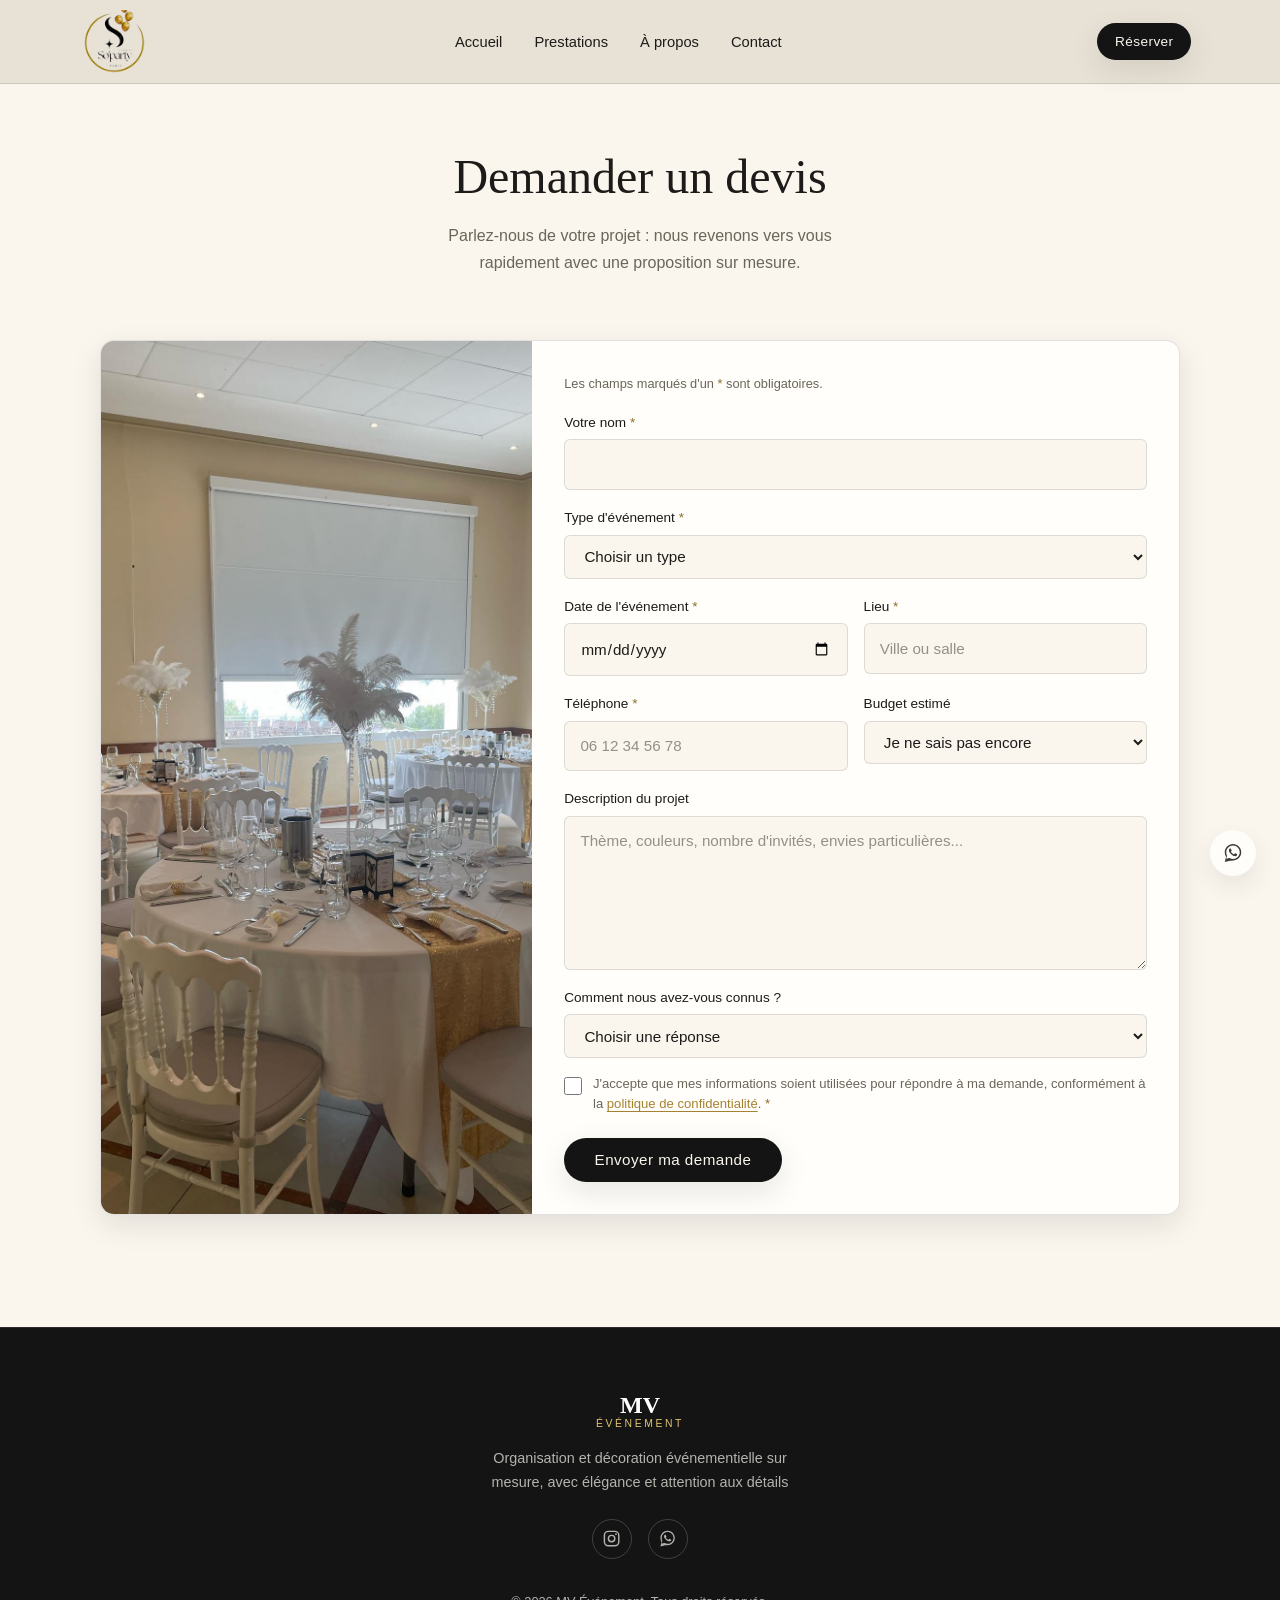
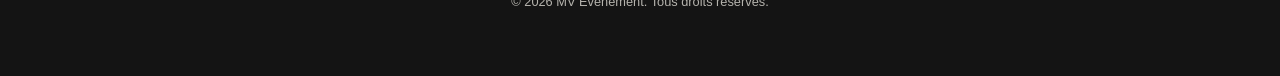
==== devis.html @ 4e326a1d "v1" ====
<!doctype html>
<html lang="fr">
  <head>
    <meta charset="UTF-8" />
    <meta name="viewport" content="width=device-width, initial-scale=1.0" />
    <title>Demander un devis — MV Événement | Décoration événementielle à Gignac-la-Nerthe</title>
    <meta
      name="description"
      content="Demandez votre devis gratuit à MV Événement : décoration et organisation d'événements sur mesure. Décrivez votre projet, Vanessa vous répond rapidement."
    />
    <meta name="theme-color" content="#2a1a20" />

    <!-- Open Graph (ajoute og:image et og:url une fois le nom de domaine connu) -->
    <meta property="og:type" content="website" />
    <meta property="og:locale" content="fr_FR" />
    <meta property="og:site_name" content="MV Événement" />
    <meta property="og:title" content="Demander un devis — MV Événement" />
    <meta
      property="og:description"
      content="Parlez-nous de votre événement : nous imaginons un décor sur mesure et vous envoyons un devis."
    />

    <link rel="preconnect" href="https://fonts.googleapis.com" />
    <link rel="preconnect" href="https://fonts.gstatic.com" crossorigin />
    <link
      href="https://fonts.googleapis.com/css2?family=Cormorant+Garamond:ital,wght@0,400;0,500;0,600;1,500&family=Poppins:wght@300;400;500;600&display=swap"
      rel="stylesheet"
    />

    <link rel="stylesheet" href="style.css" />
  </head>
  <body>
    <a href="#main-content" class="skip-link">Aller au contenu principal</a>

    <!-- ============ HEADER ============ -->
    <header class="site-header" id="site-header">
      <div class="header__inner">
        <a
          href="index.html"
          class="logo"
          aria-label="MV Événement, retour à l'accueil"
        >
          <img src="assets/images/logo.webp" alt="MV événements" />
        </a>

        <nav class="main-nav" id="main-nav" aria-label="Navigation principale">
          <ul class="main-nav__list">
            <li><a href="index.html" class="main-nav__link">Accueil</a></li>
            <li>
              <a href="prestations.html" class="main-nav__link">Prestations</a>
            </li>
            <li>
              <a href="about.html" class="main-nav__link">À propos</a>
            </li>
            <li>
              <a href="contact.html" class="main-nav__link">Contact</a>
            </li>

            <li class="main-nav__cta-item">
              <a href="devis.html" class="btn btn--gold btn--small">Réserver</a>
            </li>
          </ul>
        </nav>

        <div class="header__actions">
          <a
            href="devis.html"
            class="btn btn--gold btn--small header__cta"
            aria-current="page"
            >Réserver</a
          >

          <button
            type="button"
            class="burger"
            id="burger"
            aria-expanded="false"
            aria-controls="main-nav"
            aria-label="Ouvrir le menu"
          >
            <span class="burger__bar"></span>
            <span class="burger__bar"></span>
            <span class="burger__bar"></span>
          </button>
        </div>
      </div>
    </header>

    <main id="main-content">
      <section class="section devis__section">
        <h1 class="section__title">Demander un devis</h1>
        <p class="devis__intro">
          Parlez-nous de votre projet : nous revenons vers vous rapidement avec
          une proposition sur mesure.
        </p>

        <div class="devis__form-wrapper">
          <img
            class="devis__image"
            src="assets/images/devis.jpg"
            alt="Décoration événementielle réalisée par MV Événement"
          />

          <!-- ⚠️ À CONFIGURER : remplace l'action par ton service d'envoi (Formspree, Netlify Forms, PHP...) -->
          <form
            class="devis"
            action="https://formspree.io/f/VOTRE_ID"
            method="POST"
          >
            <p class="devis__required-note">
              Les champs marqués d'un <span aria-hidden="true">*</span> sont
              obligatoires.
            </p>

            <label class="devis__field" for="nom">
              <span class="devis__label">Votre nom <span aria-hidden="true">*</span></span>
              <input
                type="text"
                name="nom"
                id="nom"
                autocomplete="name"
                required
              />
            </label>

            <label class="devis__field" for="type">
              <span class="devis__label">Type d'événement <span aria-hidden="true">*</span></span>
              <select name="type" id="type" required>
                <option value="" disabled selected>Choisir un type</option>
                <option>Mariage</option>
                <option>Anniversaire</option>
                <option>Baptême / Communion</option>
                <option>Baby shower / Gender reveal</option>
                <option>Événement d'entreprise</option>
                <option>Autre</option>
              </select>
            </label>

            <div class="devis__row">
              <label class="devis__field" for="date">
                <span class="devis__label">Date de l'événement <span aria-hidden="true">*</span></span>
                <input type="date" name="date" id="date" required />
              </label>

              <label class="devis__field" for="lieu">
                <span class="devis__label">Lieu <span aria-hidden="true">*</span></span>
                <input
                  type="text"
                  name="lieu"
                  id="lieu"
                  placeholder="Ville ou salle"
                  autocomplete="off"
                  required
                />
              </label>
            </div>

            <div class="devis__row">
              <label class="devis__field" for="telephone">
                <span class="devis__label">Téléphone <span aria-hidden="true">*</span></span>
                <input
                  type="tel"
                  name="telephone"
                  id="telephone"
                  autocomplete="tel"
                  placeholder="06 12 34 56 78"
                  required
                />
              </label>

              <label class="devis__field" for="budget">
                <span class="devis__label">Budget estimé</span>
                <select name="budget" id="budget">
                  <option value="" selected>Je ne sais pas encore</option>
                  <option>Moins de 500 €</option>
                  <option>500 € – 1 000 €</option>
                  <option>1 000 € – 2 500 €</option>
                  <option>2 500 € – 5 000 €</option>
                  <option>Plus de 5 000 €</option>
                </select>
              </label>
            </div>

            <label class="devis__field" for="description">
              <span class="devis__label">Description du projet</span>
              <textarea
                name="description"
                id="description"
                rows="5"
                placeholder="Thème, couleurs, nombre d'invités, envies particulières..."
              ></textarea>
            </label>

            <label class="devis__field" for="source">
              <span class="devis__label">Comment nous avez-vous connus ?</span>
              <select name="source" id="source">
                <option value="" selected>Choisir une réponse</option>
                <option>Instagram</option>
                <option>Google</option>
                <option>Bouche à oreille</option>
                <option>WhatsApp</option>
                <option>Un événement où vous étiez présents</option>
                <option>Autre</option>
              </select>
            </label>

            <label class="devis__consent" for="consent">
              <input type="checkbox" name="consent" id="consent" required />
              <span>
                J'accepte que mes informations soient utilisées pour répondre à
                ma demande, conformément à la
                <a href="politique-confidentialite.html">politique de confidentialité</a>.
                <span aria-hidden="true">*</span>
              </span>
            </label>

            <button type="submit" class="btn btn--gold devis__submit">
              Envoyer ma demande
            </button>
          </form>
        </div>
      </section>
    </main>

    <!-- ============ FOOTER ============ -->
    <footer class="site-footer">
      <div class="container site-footer__inner">
        <div class="site-footer__brand">
          <span class="logo__main">MV</span>
          <span class="logo__sub">Événement</span>
        </div>
        <p class="site-footer__tagline">
          Organisation et décoration événementielle sur mesure, avec élégance et
          attention aux détails
        </p>
        <div class="site-footer__socials">
          <a
            href="https://www.instagram.com/mv_evenement/"
            target="_blank"
            rel="noopener noreferrer"
            aria-label="Instagram MV Événement"
          >
            <svg viewBox="0 0 24 24" aria-hidden="true">
              <rect x="3" y="3" width="18" height="18" rx="5" fill="none" stroke="currentColor" stroke-width="1.8" />
              <circle cx="12" cy="12" r="4" fill="none" stroke="currentColor" stroke-width="1.8" />
              <circle cx="17.5" cy="6.5" r="1.1" />
            </svg>
          </a>
          <!-- ⚠️ À VÉRIFIER : numéro WhatsApp à confirmer avec le client -->
          <a
            href="https://wa.me/33652282930"
            target="_blank"
            rel="noopener noreferrer"
            aria-label="WhatsApp MV Événement"
          >
            <svg viewBox="0 0 32 32" aria-hidden="true">
              <path
                d="M16.001 3C9.373 3 4 8.373 4 15c0 2.386.696 4.607 1.897 6.475L4 29l7.72-1.86A11.94 11.94 0 0 0 16 27c6.628 0 12-5.373 12-12S22.629 3 16.001 3zm0 21.8a9.76 9.76 0 0 1-4.98-1.363l-.357-.213-4.583 1.104 1.223-4.47-.232-.367A9.76 9.76 0 0 1 6.2 15c0-5.404 4.397-9.8 9.801-9.8 5.403 0 9.8 4.396 9.8 9.8 0 5.404-4.397 9.8-9.8 9.8zm5.377-7.34c-.294-.147-1.74-.859-2.01-.957-.27-.098-.466-.147-.663.147-.196.294-.76.957-.933 1.153-.172.196-.343.22-.637.073-.294-.147-1.24-.457-2.362-1.457-.873-.779-1.463-1.74-1.635-2.034-.172-.294-.018-.453.129-.6.132-.132.294-.343.441-.514.147-.172.196-.294.294-.49.098-.196.049-.367-.024-.514-.073-.147-.663-1.597-.909-2.187-.239-.574-.482-.497-.663-.506l-.564-.01c-.196 0-.514.073-.784.367-.27.294-1.03 1.006-1.03 2.455 0 1.448 1.055 2.848 1.202 3.044.147.196 2.076 3.17 5.032 4.444.703.303 1.251.484 1.679.62.705.224 1.347.192 1.854.117.566-.084 1.74-.712 1.985-1.4.245-.69.245-1.28.172-1.4-.073-.122-.269-.196-.563-.343z"
              />
            </svg>
          </a>
        </div>
        <p class="site-footer__copy">
          © <span id="current-year">2026</span> MV Événement. Tous droits
          réservés.
        </p>
      </div>
    </footer>

    <!-- ============ BOUTON WHATSAPP FLOTTANT ============ -->
    <a
      href="https://wa.me/33652282930"
      target="_blank"
      rel="noopener noreferrer"
      class="whatsapp-float"
      aria-label="Contacter MV Événement sur WhatsApp"
    >
      <svg viewBox="0 0 32 32" aria-hidden="true">
        <path
          d="M16.001 3C9.373 3 4 8.373 4 15c0 2.386.696 4.607 1.897 6.475L4 29l7.72-1.86A11.94 11.94 0 0 0 16 27c6.628 0 12-5.373 12-12S22.629 3 16.001 3zm0 21.8a9.76 9.76 0 0 1-4.98-1.363l-.357-.213-4.583 1.104 1.223-4.47-.232-.367A9.76 9.76 0 0 1 6.2 15c0-5.404 4.397-9.8 9.801-9.8 5.403 0 9.8 4.396 9.8 9.8 0 5.404-4.397 9.8-9.8 9.8zm5.377-7.34c-.294-.147-1.74-.859-2.01-.957-.27-.098-.466-.147-.663.147-.196.294-.76.957-.933 1.153-.172.196-.343.22-.637.073-.294-.147-1.24-.457-2.362-1.457-.873-.779-1.463-1.74-1.635-2.034-.172-.294-.018-.453.129-.6.132-.132.294-.343.441-.514.147-.172.196-.294.294-.49.098-.196.049-.367-.024-.514-.073-.147-.663-1.597-.909-2.187-.239-.574-.482-.497-.663-.506l-.564-.01c-.196 0-.514.073-.784.367-.27.294-1.03 1.006-1.03 2.455 0 1.448 1.055 2.848 1.202 3.044.147.196 2.076 3.17 5.032 4.444.703.303 1.251.484 1.679.62.705.224 1.347.192 1.854.117.566-.084 1.74-.712 1.985-1.4.245-.69.245-1.28.172-1.4-.073-.122-.269-.196-.563-.343z"
        />
      </svg>
    </a>

    <script src="script.js"></script>
  </body>
</html>
---- style.css ----
/* ==========================================================================
   SOPARTY EVENTS
   Feuille de style principale
   Toutes les couleurs, polices et espacements passent par les variables
   ci-dessous : modifie uniquement ces valeurs pour changer le style global.
   ========================================================================== */

:root {
  /* Couleurs — thème clair, accent doré */
  --color-ink: #141414;
  --color-ink-light: #2c2a26;
  --color-cream: #faf6ee;
  --color-cream-dark: #efe6d3;
  --color-surface: #fffefb;
  --color-text: #1c1b19;
  --color-text-muted: #6b655a;
  --color-gold: #c9a24a;
  --color-gold-dark: #a58230;
  --color-gold-light: #e2c26f;
  --color-burgundy: #8c6d25;
  --color-white: #ffffff;
  --color-border: rgba(20, 20, 20, 0.12);

  /* Typographie */
  --font-display: "Fraunces", Georgia, serif;
  --font-body: "DM Sans", "Segoe UI", sans-serif;

  --fs-h1: clamp(2.4rem, 5vw + 1rem, 4.6rem);
  --fs-h2: clamp(1.9rem, 3vw + 1rem, 3rem);
  --fs-h3: clamp(1.3rem, 1.5vw + 1rem, 1.6rem);
  --fs-body: 1rem;
  --fs-small: 0.875rem;

  /* Espacements */
  --space-xs: 0.5rem;
  --space-sm: 1rem;
  --space-md: 2rem;
  --space-lg: 4rem;
  --space-xl: 7rem;

  --container-width: 1180px;
  --radius-sm: 6px;
  --radius-md: 14px;
  --radius-full: 999px;

  --transition-fast: 0.2s ease;
  --transition-mid: 0.4s ease;
  --shadow-soft: 0 10px 30px rgba(20, 20, 20, 0.10);
  --shadow-strong: 0 20px 50px rgba(20, 20, 20, 0.22);

  --header-height: 84px;
}

/* ==========================================================================
   RESET & BASE
   ========================================================================== */

*,
*::before,
*::after {
  box-sizing: border-box;
  margin: 0;
  padding: 0;
}

html {
  scroll-behavior: smooth;
  scroll-padding-top: var(--header-height);
}

@media (prefers-reduced-motion: reduce) {
  html {
    scroll-behavior: auto;
  }
  *,
  *::before,
  *::after {
    animation-duration: 0.01ms !important;
    animation-iteration-count: 1 !important;
    transition-duration: 0.01ms !important;
    scroll-behavior: auto !important;
  }
}

body {
  font-family: var(--font-body);
  font-size: var(--fs-body);
  line-height: 1.7;
  color: var(--color-text);
  background: var(--color-cream);
  overflow-x: hidden;
}

img {
  max-width: 100%;
  display: block;
}

a {
  color: inherit;
  text-decoration: none;
}

ul {
  list-style: none;
}

button {
  font-family: inherit;
  cursor: pointer;
  border: none;
  background: none;
  color: inherit;
}

svg {
  width: 1.2em;
  height: 1.2em;
  fill: currentColor;
}

/* Focus visible clair et cohérent partout */
a:focus-visible,
button:focus-visible,
input:focus-visible {
  outline: 2px solid var(--color-gold-dark);
  outline-offset: 3px;
  border-radius: var(--radius-sm);
}

.container {
  width: 100%;
  max-width: var(--container-width);
  margin-inline: auto;
  padding-inline: var(--space-md);
}

/* Lien d'évitement accessibilité */
.skip-link {
  position: absolute;
  top: -100px;
  inset-inline-start: var(--space-sm);
  background: var(--color-ink);
  color: var(--color-white);
  padding: 0.75rem 1.25rem;
  border-radius: var(--radius-sm);
  z-index: 1000;
  transition: top var(--transition-fast);
}

.skip-link:focus {
  top: var(--space-sm);
}

/* ==========================================================================
   TYPOGRAPHIE PARTAGÉE
   ========================================================================== */

   .highlight {
    color: var(--color-ink-light);
    position: relative;
    z-index: 0;
   }

   .highlight::after {
    content: "";
    width: 100%;
    height: 30%;
    bottom: 0;
    left: 0;
    translate: 0 -25%;
    position: absolute;
    background: var(--color-gold);
    z-index: -1;
    transform: scaleX(0);
    transform-origin: left;
    animation: highlight-show forwards 1s ease-out .8s;
   }

   @keyframes highlight-show {
    from {
      transform: scaleX(0%);
    }
    to {
      transform: scaleX(100%);
    }
   }

.eyebrow {
  font-family: var(--font-body);
  font-size: var(--fs-small);
  letter-spacing: 0.18em;
  text-transform: uppercase;
  color: var(--color-gold-light);
  font-weight: 600;
  margin-bottom: var(--space-xs);
}

.eyebrow--on-dark {
  color: var(--color-gold-light);
}

.section__title {
  font-family: var(--font-display);
  font-weight: 500;
  font-size: var(--fs-h2);
  line-height: 1.2;
  max-width: 20ch;
  margin-inline: auto;
  text-align: center;
}

.section__title--left {
  margin-inline: 0;
  text-align: start;
}

.section__title--on-dark {
  color: var(--color-white);
}

.divider {
  display: flex;
  justify-content: center;
  align-items: center;
  margin: var(--space-md) auto;
  width: 140px;
}

.divider span {
  flex: 1;
  height: 1px;
  background: var(--color-gold);
  position: relative;
}

.divider::before,
.divider::after {
  content: "";
  width: 6px;
  height: 6px;
  background: var(--color-gold);
  transform: rotate(45deg);
}

.divider::before {
  margin-inline-end: 10px;
}
.divider::after {
  margin-inline-start: 10px;
}

/* ==========================================================================
   BOUTONS
   ========================================================================== */

.btn {
  display: inline-flex;
  align-items: center;
  gap: 0.6em;
  font-family: var(--font-body);
  font-weight: 500;
  font-size: 0.95rem;
  letter-spacing: 0.03em;
  padding: 0.9em 2em;
  margin: 0 0.5em;
  border-radius: var(--radius-full);
  transition:
    background var(--transition-fast),
    color var(--transition-fast),
    transform var(--transition-fast),
    border-color var(--transition-fast);
}

.btn:hover {
  transform: translateY(-2px);
}

.btn--gold {
  background: var(--color-ink);
  color: var(--color-cream);
  box-shadow: var(--shadow-soft);
}

.btn--gold:hover {
  background: var(--color-gold-dark);
}

.btn--outline {
  border: 2px solid var(--color-gold);
  color: var(--color-cream);
  background: hsla(0, 0%, 0%, 0.05);
}

.btn--outline:hover {
  background: var(--color-gold);
  color: var(--color-ink);
}

.btn--small {
  padding: 0.5em 1.3em;
  font-size: 0.85rem;
}

/* ==========================================================================
   HEADER
   ========================================================================== */

.site-header {
  position: fixed;
  inset-inline: 0;
  top: 0;
  height: var(--header-height);
  z-index: 500;
  background: rgb(232, 226, 214);
  backdrop-filter: blur(10px);
  border-bottom: 1px solid var(--color-border);
}

.header__inner {
  max-width: var(--container-width);
  margin-inline: auto;
  height: 100%;
  padding-inline: var(--space-md);
  display: flex;
  align-items: center;
  justify-content: space-between;
  gap: var(--space-md);
}

.logo {
  display: flex;
  flex-direction: column;
  line-height: 1.1;
}

.logo img {
  height: calc(var(--header-height) - 20px);
  filter: saturate(140%) brightness(85%);
}

.logo:not(:has(img)) {
  color: var(--color-ink-light);
  font-weight: 800;
  position: relative;
}

.logo:not(:has(img))::after {
  content: "";
  width: 85%;
  bottom: -6px;
  height: 3px;
  right: 0;
  position: absolute;
  background: var(--color-gold);
  transition: width var(--transition-fast);
}

.logo:not(:has(img)):hover::after {
  width: 110%;
}

.logo__main {
  font-family: var(--font-display);
  font-size: 1.5rem;
  font-weight: 600;
  color: var(--color-text);
}

.logo__sub {
  font-size: 0.65rem;
  letter-spacing: 0.25em;
  text-transform: uppercase;
  color: var(--color-gold-dark);
}

.main-nav__list {
  display: flex;
  gap: var(--space-md);
}

  .main-nav__cta-item {
    display: none;
  }

.main-nav__link {
  font-size: 0.92rem;
  font-weight: 500;
  position: relative;
  padding-block: 0.3em;
}

.main-nav__link::after {
  content: "";
  position: absolute;
  inset-inline: 0;
  bottom: 0;
  height: 1.5px;
  background: var(--color-gold);
  transform: scaleX(0);
  transition: transform var(--transition-fast);
}

.main-nav__link:hover::after,
.main-nav__link:focus-visible::after {
  transform: scaleX(1);
}

.header__actions {
  display: flex;
  align-items: center;
  gap: var(--space-sm);
}

.header__cta {
  white-space: nowrap;
}

.burger {
  display: none;
  flex-direction: column;
  gap: 5px;
  width: 26px;
  padding: 4px;
}

.burger__bar {
  height: 2px;
  width: 100%;
  background: var(--color-text);
  transition:
    transform var(--transition-fast),
    opacity var(--transition-fast);
}

.burger[aria-expanded="true"] .burger__bar:nth-child(1) {
  transform: translateY(7px) rotate(45deg);
}
.burger[aria-expanded="true"] .burger__bar:nth-child(2) {
  opacity: 0;
}
.burger[aria-expanded="true"] .burger__bar:nth-child(3) {
  transform: translateY(-7px) rotate(-45deg);
}

/* ==========================================================================
   HERO
   ========================================================================== */

.hero {
  position: relative;
  min-height: 100vh;
  display: flex;
  align-items: center;
  justify-content: center;
  padding-top: var(--header-height);
  background: linear-gradient(
    160deg,
    var(--color-ink) 0%,
    var(--color-ink-light) 100%
  );
  overflow: hidden;
}

.hero__image {
  position: absolute;
  inset: 0;
  width: 100%;
  height: 100%;
  object-fit: cover;
  object-position: center 25%;
  filter: blur(4px);
}

.hero__overlay {
  position: absolute;
  inset: 0;
  background: linear-gradient(
    180deg,
    rgba(20, 20, 20, 0.35) 0%,
    rgba(20, 20, 20, 0.60) 100%
  );
}

.hero__content {
  position: relative;
  z-index: 2;
  text-align: center;
  max-width: 780px;
  padding-inline: var(--space-md);
  color: var(--color-white);
}

.hero__title {
  font-family: var(--font-display);
  font-size: clamp(2.2rem, 5.5vw, 4rem);
  font-weight: 700;
  line-height: 1.15;
  margin-block: var(--space-sm) var(--space-md);
  text-wrap: balance;
}

/* Mot animé façon "machine à écrire" dans le hero */
.hero__typewriter {
  display: inline-block;
  min-width: 0.5ch;
  color: var(--color-gold-light);
  font-style: normal;
  border-inline-end: 3px solid var(--color-gold-light);
  padding-inline-end: 4px;
  animation: hero-caret-blink 0.9s step-end infinite;
}

@keyframes hero-caret-blink {
  50% {
    border-color: transparent;
  }
}

.hero__btn {
  margin-top: var(--space-sm);
}

/* ==========================================================================
   SECTIONS GÉNÉRIQUES
   ========================================================================== */

.section {
  padding-block: var(--space-xl);
}

.collections {
  background: var(--color-cream);
  overflow: hidden;
}

/* ==========================================================================
   COLLECTIONS — CARROUSEL
   ========================================================================== */

.carousel {
  position: relative;
  margin-top: var(--space-lg);
}

/* Flèches de navigation — masquées sur mobile (on garde le swipe tactile) */
.carousel__arrow {
  display: none;
  position: absolute;
  top: 50%;
  transform: translateY(-50%);
  z-index: 10;
  width: 48px;
  height: 48px;
  border-radius: var(--radius-full);
  border: 1.5px solid var(--color-border);
  background: rgba(20, 20, 20, 0.92);
  backdrop-filter: blur(8px);
  -webkit-backdrop-filter: blur(8px);
  cursor: pointer;
  align-items: center;
  justify-content: center;
  box-shadow: var(--shadow-soft);
  transition:
    background var(--transition-mid),
    border-color var(--transition-mid),
    box-shadow var(--transition-mid),
    transform var(--transition-mid);
}

.carousel__arrow svg {
  width: 20px;
  height: 20px;
  stroke: var(--color-gold-light);
  transition: stroke var(--transition-mid);
  fill: transparent;
}

.carousel__arrow:hover {
  background: var(--color-gold);
  border-color: var(--color-gold);
  box-shadow: var(--shadow-strong);
  transform: translateY(-50%) scale(1.08);
}

.carousel__arrow:hover svg {
  stroke: var(--color-ink);
}

.carousel__arrow:active {
  transform: translateY(-50%) scale(0.96);
}

.carousel__arrow--left {
  left: 4px;
}
.carousel__arrow--right {
  right: 4px;
}

.carousel__arrow.disabled {
  opacity: 0.3;
  pointer-events: none;
}

@media (min-width: 900px) {
  .carousel__arrow {
    display: flex;
  }
}

.carousel__track {
  display: flex;
  gap: var(--space-md);
  overflow-x: auto;
  scroll-snap-type: x mandatory;
  -webkit-overflow-scrolling: touch;
  padding: var(--space-sm) var(--space-xs) 0;
  margin-bottom: var(--space-md);
  scrollbar-width: none;
}

.carousel__track::-webkit-scrollbar {
  display: none;
}

/* Carte individuelle */
.card {
  flex: 0 0 280px;
  scroll-snap-align: start;
  background: var(--color-surface);
  border: 1px solid var(--color-border);
  border-radius: var(--radius-md);
  overflow: hidden;
  transition:
    transform var(--transition-mid),
    box-shadow var(--transition-mid);
  display: flex;
  flex-direction: column;
}

.card:hover {
  transform: translateY(-6px);
  box-shadow: var(--shadow-strong);
}

.card__image {
  width: 100%;
  height: 200px;
  overflow: hidden;
  position: relative;
  background: linear-gradient(
    135deg,
    var(--color-gold-light),
    var(--color-cream-dark)
  );
}

.card__image img {
  width: 100%;
  height: 100%;
  object-fit: cover;
  transition: transform 0.6s ease;
}

.card:hover .card__image img {
  transform: scale(1.06);
}

.card__image.is-placeholder::after {
  content: "✦";
  position: absolute;
  inset: 0;
  display: flex;
  align-items: center;
  justify-content: center;
  font-size: 2rem;
  color: var(--color-gold-light);
}

.card__body {
  padding: var(--space-md);
  display: flex;
  flex-direction: column;
  flex: 1;
}

.card__title {
  font-family: var(--font-display);
  font-size: 1.2rem;
  color: var(--color-gold-light);
  font-weight: 900;
  margin-bottom: 0.5rem;
}

.card__text {
  font-size: 0.88rem;
  color: var(--color-text-muted);
  line-height: 1.6;
  margin-bottom: var(--space-md);
  flex: 1;
}

.card__link {
  display: inline-flex;
  align-items: center;
  gap: 0.4rem;
  font-size: 0.85rem;
  font-weight: 600;
  color: var(--color-gold);
  width: fit-content;
  transition:
    gap var(--transition-mid),
    color var(--transition-mid);
}

.card__link:hover {
  gap: 0.7rem;
  color: var(--color-gold-light);
}

.card__link svg {
  width: 16px;
  height: 16px;
  transition: transform var(--transition-mid);
}

.card__link:hover svg {
  transform: translateX(3px);
}

/* ==========================================================================
   INSTAGRAM / VIDÉOS
   ========================================================================== */

.instagram {
  background: var(--color-cream-dark);
}

.instagram__grid {
  display: grid;
  grid-template-columns: repeat(4, 1fr);
  gap: var(--space-sm);
  margin-top: var(--space-lg);
}

.ig-card {
  display: flex;
  flex-direction: column;
  gap: 0.6em;
}

.ig-card__media {
  position: relative;
  aspect-ratio: 9 / 16;
  border-radius: var(--radius-md);
  overflow: hidden;
  background: linear-gradient(145deg, var(--color-ink), var(--color-ink-light));
  box-shadow: var(--shadow-soft);
}

.ig-card__video {
  width: 100%;
  height: 100%;
  object-fit: cover;
}

.ig-card__play {
  position: absolute;
  inset: 0;
  margin: auto;
  width: 56px;
  height: 56px;
  border-radius: 50%;
  background: rgba(250, 246, 238, 0.9);
  color: var(--color-ink);
  display: flex;
  align-items: center;
  justify-content: center;
  transition:
    transform var(--transition-fast),
    background var(--transition-fast);
}

.ig-card__play svg {
  width: 22px;
  height: 22px;
  margin-inline-start: 3px;
}

.ig-card__play:hover {
  transform: scale(1.08);
  background: var(--color-gold);
}

.ig-card__media.is-playing .ig-card__play {
  opacity: 0;
  pointer-events: none;
}

.ig-card__reel-link {
  display: inline-flex;
  align-items: center;
  justify-content: center;
  gap: 0.3em;
  font-size: 0.8rem;
  font-weight: 500;
  color: var(--color-gold-light);
  transition:
    color var(--transition-fast),
    gap var(--transition-fast);
}

.ig-card__reel-link:hover {
  gap: 0.5em;
  color: var(--color-gold);
}

.ig-card__reel-link svg {
  width: 14px;
  height: 14px;
}

.instagram__btn {
  display: flex;
  width: fit-content;
  margin: var(--space-lg) auto 0;
}

/* ==========================================================================
   NOTRE APPROCHE
   ========================================================================== */

.approach__inner {
  display: grid;
  grid-template-columns: 1fr 1fr;
  gap: var(--space-xl);
  align-items: center;
}

.approach__media {
  aspect-ratio: 4 / 5;
  border-radius: var(--radius-md);
  overflow: hidden;
  background: linear-gradient(
    135deg,
    var(--color-gold-light),
    var(--color-cream-dark)
  );
  box-shadow: var(--shadow-soft);
  position: relative;
}

.approach__media img {
  width: 100%;
  height: 100%;
  object-fit: cover;
}

.approach__media.is-placeholder::after {
  content: "✦";
  position: absolute;
  inset: 0;
  display: flex;
  align-items: center;
  justify-content: center;
  font-size: 3rem;
  color: var(--color-gold-light);
}

.approach__text {
  margin-block: var(--space-sm) var(--space-md);
  color: var(--color-text-muted);
  max-width: 55ch;
}

.approach__signature {
  font-family: var(--font-display);
  font-style: italic;
  font-size: 1.2rem;
  color: var(--color-gold-light);
}

/* ==========================================================================
   AVIS CLIENTS — style Trustindex
   ========================================================================== */

.reviews {
  background: var(--color-cream-dark);
}

.reviews__summary {
  display: flex;
  align-items: center;
  justify-content: center;
  gap: var(--space-sm);
  margin-top: var(--space-lg);
}

.reviews__score {
  font-family: var(--font-display);
  font-size: 3rem;
  font-weight: 700;
  line-height: 1;
  color: var(--color-gold-light);
}

.reviews__summary-details {
  text-align: start;
}

.reviews__summary-stars {
  color: var(--color-gold);
  letter-spacing: 0.15em;
  font-size: 1.1rem;
}

.reviews__summary-text {
  font-size: 0.85rem;
  color: var(--color-text-muted);
  margin-top: 0.2em;
}

.reviews__grid {
  display: flex;
  overflow-x: auto;
  scroll-snap-type: x mandatory;
  scrollbar-width: none;
  -ms-overflow-style: none;
  gap: var(--space-md);
  margin-top: var(--space-lg);
  padding-bottom: var(--space-md);
}

.reviews__grid::-webkit-scrollbar {
  display: none;
}

.review-card {
  flex: 0 1 85%;
  max-width: 600px;
  min-width: 280px;
  background: var(--color-surface);
  border: 1px solid var(--color-border);
  border-radius: var(--radius-md);
  padding: var(--space-md);
  box-shadow: var(--shadow-soft);
}

.review-card__top {
  display: flex;
  flex-direction: row;
  align-items: start;
  justify-content: space-between;
}

.review-card__header {
  display: flex;
  align-items: start;
  justify-content: left;
  gap: var(--space-xs);
  margin-bottom: var(--space-sm);
  flex-direction: column;
}

.review-card__avatar {
  flex-shrink: 0;
  width: 48px;
  height: 48px;
  border-radius: 50%;
  display: flex;
  align-items: center;
  justify-content: center;
  background: linear-gradient(
    135deg,
    var(--color-gold),
    var(--color-gold-dark)
  );
  color: var(--color-ink);
  font-family: var(--font-display);
  font-weight: 700;
  font-size: 1.1rem;
}

.review-card__identity {
  display: flex;
  flex-direction: row;
  gap: var(--space-sm);
}

.review-card__author {
  font-size: 1.05rem;
  font-weight: 600;
  color: var(--color-gold-light);
  margin-bottom: 0.15em;
}

.review-card__stars {
  color: var(--color-gold);
  letter-spacing: 0.15em;
  font-size: 1.4rem;
}

.review-card__text {
  font-family: var(--font-display);
  font-size: 1.3rem;
  font-style: italic;
  line-height: 1.5;
  text-align: auto;
}

.review-card__date {
  text-align: left;
  font-size: 0.85rem;
  color: var(--color-text-muted);
}

.reviews__google-icon svg {
  width: 1.8rem;
  height: 1.8rem;
}

.reviews__arrow {
  width: 42px;
  height: 42px;
  border-radius: 50%;
  border: 1px solid var(--color-border);
  display: flex;
  align-items: center;
  justify-content: center;
  transition: background var(--transition-fast);
}

.reviews__arrow:hover {
  background: var(--color-gold-light);
}

.reviews__dots {
  display: flex;
  gap: 0.5em;
}

.reviews__dot {
  width: 8px;
  height: 8px;
  border-radius: 50%;
  background: var(--color-border);
  transition:
    background var(--transition-fast),
    transform var(--transition-fast);
}

.reviews__dot.is-active {
  background: var(--color-gold);
  transform: scale(1.3);
}

/* ========================================================================== TRUST SECTION ========================================================================== */
.section.trust {
  display: flex;
  flex-direction: column;
  align-items: center;
  overflow: hidden;
} /* ---------- Carousel ---------- */
.logos {
  position: relative;
  width: 100%;
  overflow-x: auto;
  overflow-y: hidden;
  margin-top: var(--space-lg); /* Permet le scroll tactile sur mobile */
  touch-action: pan-x; /* Cache la scrollbar */
  scrollbar-width: none; /* Fondu sur les côtés */
  mask-image: linear-gradient(
    to right,
    transparent 0%,
    black 8%,
    black 92%,
    transparent 100%
  );
  -webkit-mask-image: linear-gradient(
    to right,
    transparent 0%,
    black 8%,
    black 92%,
    transparent 100%
  );
}
.logos::-webkit-scrollbar {
  display: none;
} /* ---------- Track ---------- */
.logos__track {
  display: flex;
  width: max-content;
  animation: logo-scroll 36s linear infinite;
  will-change: transform;
} /* Pause quand on passe dessus */
.logos:hover .logos__track {
  animation-play-state: paused;
} /* ---------- Groups ---------- */
.logos__group {
  display: flex;
  align-items: center;
  gap: clamp(3rem, 6vw, 7rem);
  padding-right: clamp(3rem, 6vw, 7rem);
  flex-shrink: 0;
} /* ---------- Logos ---------- */
.trust__image {
  width: 130px;
  height: 80px;
  object-fit: contain;
  filter: grayscale(100%);
  opacity: 0.55;
  transition:
    filter var(--transition-fast),
    opacity var(--transition-fast),
    transform var(--transition-fast);
  flex-shrink: 0;
}
.trust__image:hover {
  filter: grayscale(0%);
  opacity: 1;
  transform: scale(1.08);
} /* ---------- Animation ---------- */
@keyframes logo-scroll {
  from {
    transform: translateX(0);
  }
  to {
    transform: translateX(-50%);
  }
} /* ---------- Mobile ---------- */
@media (max-width: 768px) {
  .logos {
    /* * Sur mobile, on laisse l'utilisateur contrôler * le défilement avec son doigt. */
    overflow-x: auto; /* * On désactive l'animation automatique. * Le carousel devient un vrai scroll tactile. */
    mask-image: linear-gradient(
      to right,
      transparent 0%,
      black 5%,
      black 95%,
      transparent 100%
    );
    -webkit-mask-image: linear-gradient(
      to right,
      transparent 0%,
      black 5%,
      black 95%,
      transparent 100%
    );
  }
  .logos__track {
    animation: none;
  }
  .logos__group {
    gap: 3rem;
    padding-right: 3rem;
  }
  .trust__image {
    width: 105px;
    height: 65px;
  }
} /* ---------- Reduced motion ---------- */
@media (prefers-reduced-motion: reduce) {
  .logos__track {
    animation: none;
  }
}

/* ==========================================================================
   GALERIE
   ========================================================================== */

.gallery__slider {
  position: relative;
  margin-top: var(--space-lg);
  overflow: hidden;
  border-radius: var(--radius-md);
}

.gallery__track {
  display: flex;
  transition: transform var(--transition-mid);
}

.gallery__slide {
  flex: 0 0 100%;
  aspect-ratio: 16 / 9;
  background: transparent;
  position: relative;
}

.gallery__slide img {
  width: 100%;
  height: 100%;
  object-fit: cover;
  background: #c9a24a30;
}

.gallery__slide.is-placeholder::after {
  content: "Failed to load ressource";
  position: absolute;
  inset: 0;
  display: flex;
  align-items: center;
  justify-content: center;
  font-size: 3rem;
  color: var(--color-gold-light);
}

.gallery__arrow {
  position: absolute;
  top: 50%;
  transform: translateY(-50%);
  width: 46px;
  height: 46px;
  border-radius: 50%;
  background: var(--color-cream);
  display: flex;
  align-items: center;
  justify-content: center;
  box-shadow: var(--shadow-soft);
  transition: background var(--transition-fast);
}

.gallery__arrow svg {
  fill: var(--color-ink);
}

.gallery__arrow:hover {
  background: var(--color-gold);
}

.gallery__arrow--prev {
  inset-inline-start: var(--space-sm);
}
.gallery__arrow--next {
  inset-inline-end: var(--space-sm);
}

.gallery__cta {
  display: flex;
  justify-content: center;
  margin-top: var(--space-lg);
}

/* ==========================================================================
   CONTACT
   ========================================================================== */

.contact {
  background: var(--color-ink);
  text-align: center;
}

.contact__inner {
  display: flex;
  flex-direction: column;
  align-items: center;
  max-width: 640px;
}

.contact__text {
  color: rgba(250, 246, 238, 0.75);
  margin-block: var(--space-sm) var(--space-md);
}

.contact__btn-icon {
  width: 1.3em;
  height: 1.3em;
}

.contact__infos {
  margin-top: var(--space-lg);
  display: flex;
  gap: var(--space-lg);
  flex-wrap: wrap;
  justify-content: center;
  color: rgba(250, 246, 238, 0.75);
  font-size: 0.9rem;
}

.contact__infos li {
  display: flex;
  align-items: center;
  gap: 0.6em;
}

.contact__infos svg {
  color: var(--color-gold);
  flex-shrink: 0;
}

/* ==========================================================================
   FOOTER
   ========================================================================== */

.site-footer {
  background: var(--color-ink);
  border-top: 1px solid rgba(250, 246, 238, 0.1);
  padding-block: var(--space-lg);
  color: rgba(250, 246, 238, 0.7);
  text-align: center;
}

.site-footer__inner {
  display: flex;
  flex-direction: column;
  align-items: center;
  gap: var(--space-sm);
}

.site-footer__brand .logo__main {
  color: var(--color-white);
}

.site-footer__tagline {
  font-size: 0.9rem;
  max-width: 40ch;
}

.site-footer__socials {
  display: flex;
  gap: var(--space-sm);
  margin-top: var(--space-xs);
}

.site-footer__socials a {
  width: 40px;
  height: 40px;
  border-radius: 50%;
  border: 1px solid rgba(250, 246, 238, 0.2);
  display: flex;
  align-items: center;
  justify-content: center;
  transition:
    background var(--transition-fast),
    border-color var(--transition-fast);
}

.site-footer__socials a:hover {
  background: var(--color-gold);
  border-color: var(--color-gold);
  color: var(--color-ink);
}

.site-footer__copy {
  font-size: 0.8rem;
  margin-top: var(--space-sm);
}

/* ==========================================================================
   BOUTON WHATSAPP FLOTTANT
   ========================================================================== */

.whatsapp-float {
  position: fixed;
  bottom: 1.5rem;
  inset-inline-end: 1.5rem;
  width: 46px;
  height: 46px;
  border-radius: 50%;
  background: var(--color-surface);
  color: var(--color-text);
  display: flex;
  align-items: center;
  justify-content: center;
  box-shadow: var(--shadow-soft);
  opacity: 0.85;
  z-index: 400;
  transition:
    opacity var(--transition-fast),
    transform var(--transition-fast),
    background var(--transition-fast);
}

.whatsapp-float svg {
  width: 22px;
  height: 22px;
}

.whatsapp-float:hover {
  opacity: 1;
  transform: scale(1.08);
  background: #25d366;
  color: var(--color-white);
}

/* ==========================================================================
   REVEAL AU SCROLL
   ========================================================================== */

.reveal {
  opacity: 0;
  transform: translateY(24px);
  transition:
    opacity 0.7s ease,
    transform 0.7s ease;
}

.reveal.is-visible {
  opacity: 1;
  transform: translateY(0);
}

/* ==========================================================================
   RESPONSIVE
   ========================================================================== */

@media (max-width: 1024px) {
  .instagram__grid {
    grid-template-columns: repeat(2, 1fr);
  }
  .approach__inner {
    gap: var(--space-lg);
  }
}

@media (max-width: 860px) {
  .main-nav {
    position: fixed;
    top: var(--header-height);
    inset-inline: 0;
    background: var(--color-cream);
    border-bottom: 1px solid var(--color-border);
    transform: translateY(-8px);
    opacity: 0;
    visibility: hidden;
    transition:
      transform var(--transition-fast),
      opacity var(--transition-fast),
      visibility var(--transition-fast);
  }

  .main-nav.is-open {
    transform: translateY(0);
    opacity: 1;
    visibility: visible;
  }

  .main-nav__list {
    flex-direction: column;
    padding: var(--space-md);
    gap: var(--space-sm);
    text-align: center;
  }

  .main-nav__cta-item {
    display: block;
  }

  .header__cta {
    display: none;
  }

  .burger {
    display: flex;
  }

  .approach__inner {
    grid-template-columns: 1fr;
  }

  .approach__media {
    max-width: 420px;
    margin-inline: auto;
  }
}

@media (max-width: 640px) {
  :root {
    --space-xl: 4.5rem;
    --space-lg: 2.5rem;
  }

  .instagram__grid {
    grid-template-columns: repeat(2, 1fr);
  }

  .reviews__summary {
    flex-direction: column;
    gap: 0.3em;
  }

  .reviews__summary-details {
    text-align: center;
  }

  .contact__infos {
    flex-direction: column;
    gap: var(--space-sm);
  }
}

/* ==========================================================================
   À PROPOS
   ========================================================================== */

/* ---------- NOTRE HISTOIRE ---------- */

.about-story {
  background: var(--color-surface);
}

.about-story__inner {
  display: grid;
  grid-template-columns: 0.9fr 1.1fr;
  gap: var(--space-xl);
  align-items: center;
}

.about-story__content {
  max-width: 560px;
}

.about-story__text {
  color: var(--color-text-muted);
  margin-bottom: var(--space-sm);
  max-width: 55ch;
}

.divider--left {
  justify-content: flex-start;
  margin-inline: 0;
}

.about-story__media {
  position: relative;
  aspect-ratio: 4 / 5;
  border-radius: var(--radius-md);
  overflow: hidden;
  background: var(--color-cream-dark);
  box-shadow: var(--shadow-soft);
}

.about-story__media img {
  width: 100%;
  height: 100%;
  object-fit: cover;
  transition: transform 0.7s ease;
}

.about-story__media:hover img {
  transform: scale(1.03);
}

.about-story__media.is-placeholder::after {
  content: "✦";
  position: absolute;
  inset: 0;
  display: flex;
  align-items: center;
  justify-content: center;
  font-size: 3rem;
  color: var(--color-gold-light);
}

.about-story__caption {
  position: absolute;
  left: var(--space-md);
  right: var(--space-md);
  bottom: var(--space-md);
  display: flex;
  justify-content: space-between;
  gap: var(--space-sm);
  align-items: center;
  padding: 0.8rem 1rem;
  border-radius: var(--radius-full);
  background: rgba(255, 254, 251, 0.9);
  backdrop-filter: blur(8px);
  font-size: 0.75rem;
  color: var(--color-text);
}

.about-story__caption span:last-child {
  color: var(--color-gold-dark);
}


/* ---------- NOTRE VISION ---------- */

.about-vision {
  background: var(--color-cream-dark);
}

.about-vision__header {
  max-width: 760px;
  margin-inline: auto;
  text-align: center;
}

.about-vision__intro {
  max-width: 62ch;
  margin: 0 auto;
  color: var(--color-text-muted);
}

.about-values {
  display: grid;
  grid-template-columns: repeat(3, 1fr);
  gap: var(--space-md);
  margin-top: var(--space-xl);
}

.about-value {
  padding: var(--space-md);
  background: var(--color-surface);
  border: 1px solid var(--color-border);
  border-radius: var(--radius-md);
  box-shadow: var(--shadow-soft);
}

.about-value__number {
  display: block;
  margin-bottom: var(--space-md);
  font-family: var(--font-display);
  font-size: 2rem;
  line-height: 1;
  color: var(--color-gold);
}

.about-value h3 {
  margin-bottom: 0.5rem;
  font-family: var(--font-display);
  font-size: var(--fs-h3);
  font-weight: 600;
  color: var(--color-text);
}

.about-value p {
  color: var(--color-text-muted);
  font-size: 0.9rem;
  line-height: 1.7;
}


/* ---------- NOTRE FAÇON DE TRAVAILLER ---------- */

.about-process {
  background: var(--color-surface);
}

.about-process__header {
  text-align: center;
}

.process {
  display: grid;
  grid-template-columns: repeat(3, 1fr);
  gap: var(--space-lg);
  margin-top: var(--space-xl);
}

.process__item {
  position: relative;
  padding-top: var(--space-md);
  border-top: 1px solid var(--color-gold);
}

.process__number {
  display: block;
  margin-bottom: var(--space-md);
  font-family: var(--font-display);
  font-size: 2.5rem;
  color: var(--color-gold);
  line-height: 1;
}

.process__content h3 {
  margin-bottom: 0.5rem;
  font-family: var(--font-display);
  font-size: var(--fs-h3);
  font-weight: 600;
}

.process__content p {
  color: var(--color-text-muted);
  font-size: 0.9rem;
  max-width: 35ch;
}


/* ---------- CTA ---------- */

.about-cta {
  background:
    linear-gradient(
      135deg,
      var(--color-ink) 0%,
      var(--color-ink-light) 100%
    );
  color: var(--color-white);
}

.about-cta__inner {
  text-align: center;
  max-width: 760px;
}

.about-cta .section__title {
  color: var(--color-white);
  max-width: 18ch;
}

.about-cta .eyebrow {
  color: var(--color-gold-light);
}

.about-cta__text {
  max-width: 58ch;
  margin: var(--space-md) auto var(--space-lg);
  color: rgba(255, 255, 255, 0.75);
}


/* ---------- RESPONSIVE ---------- */

@media (max-width: 800px) {
  .about-story__inner {
    grid-template-columns: 1fr;
    gap: var(--space-lg);
  }

  .about-story__content {
    max-width: none;
  }

  .about-story__media {
    aspect-ratio: 4 / 3;
  }

  .about-values,
  .process {
    grid-template-columns: 1fr;
    gap: var(--space-sm);
  }

  .about-value {
    display: grid;
    grid-template-columns: auto 1fr;
    gap: var(--space-md);
    align-items: start;
  }

  .about-value__number {
    margin: 0;
  }

  .process {
    margin-top: var(--space-lg);
  }

  .process__item {
    display: grid;
    grid-template-columns: 70px 1fr;
    gap: var(--space-sm);
    padding-top: var(--space-sm);
  }

  .process__number {
    margin: 0;
  }

  .about-story__caption {
    flex-direction: column;
    align-items: flex-start;
    border-radius: var(--radius-md);
  }
}

/* ==========================================================================
   AJOUTS PAGE À PROPOS — à coller tout en bas de style.css
   ========================================================================== */

/* ---------- Hero de page (plus court que celui de l'accueil) ---------- */

.hero--page {
  min-height: 70svh;
  padding-bottom: var(--space-lg);
}

.hero--page .hero__title {
  font-family: var(--font-display);
  font-weight: 600;
}

/* Le mot surligné était sombre sur fond sombre : on le passe en blanc */
.hero--page .highlight {
  color: var(--color-white);
}

.hero--page .highlight::after {
  height: 35%;
}

.hero__subtitle {
  max-width: 52ch;
  margin-inline: auto;
  color: rgba(255, 255, 255, 0.85);
  font-size: 1.1rem;
}

/* ---------- Navigation : page courante ---------- */

.main-nav__link[aria-current="page"]::after {
  transform: scaleX(1);
}

/* ---------- Lisibilité ---------- */

/* Meilleur contraste des petits titres sur fond clair */
.about-story .eyebrow,
.about-vision .eyebrow,
.about-process .eyebrow {
  color: var(--color-burgundy);
}


/* La liste ordonnée du process ne doit pas afficher ses puces */
ol.process {
  list-style: none;
}

/* ---------- CTA : le bouton doré était invisible (sombre sur sombre) ---------- */

.about-cta .btn {
  margin: 0;
}

.about-cta .btn--gold {
  background: var(--color-gold);
  color: var(--color-ink);
}

.about-cta .btn--gold:hover {
  background: var(--color-cream);
}

.about-cta .btn--outline {
  color: var(--color-white);
}

.about-cta__actions {
  display: flex;
  flex-wrap: wrap;
  justify-content: center;
  gap: var(--space-sm);
}

/* ---------- Footer : logo Soparty / Events empilé ---------- */

.site-footer__brand {
  display: flex;
  flex-direction: column;
  align-items: center;
  line-height: 1.1;
}

.site-footer__brand .logo__sub {
  color: var(--color-gold-light);
}

/* ==========================================================================
   DEMANDE DE DEVIS
   À coller tout en bas de style.css, EN REMPLACEMENT du bloc
   « DEMANDE DE DEVIS » existant (.devis__section / .devis__form-wrapper).
   ========================================================================== */

.devis__section {
  display: flex;
  flex-direction: column;
  align-items: center;
  background: var(--color-cream);
  padding-top: calc(var(--header-height) + var(--space-lg));
}

.devis__intro {
  max-width: 52ch;
  margin: var(--space-sm) auto var(--space-lg);
  text-align: center;
  color: var(--color-text-muted);
}

/* ---------- Carte : image + formulaire ---------- */

.devis__form-wrapper {
  display: grid;
  grid-template-columns: 0.8fr 1.2fr;
  width: min(100% - 2 * var(--space-md), 1080px);
  background: var(--color-surface);
  border: 1px solid var(--color-border);
  border-radius: var(--radius-md);
  box-shadow: var(--shadow-soft);
  overflow: hidden;
}

.devis__image {
  width: 100%;
  height: 100%;
  min-height: 320px;
  object-fit: cover;
  background: linear-gradient(
    135deg,
    var(--color-gold-light),
    var(--color-cream-dark)
  );
}

/* ---------- Formulaire ---------- */

.devis {
  display: flex;
  flex-direction: column;
  gap: var(--space-sm);
  padding: var(--space-md);
}

.devis__required-note {
  font-size: 0.8rem;
  color: var(--color-text-muted);
}

.devis__row {
  display: grid;
  grid-template-columns: 1fr 1fr;
  gap: var(--space-sm);
}

.devis__field {
  display: flex;
  flex-direction: column;
  gap: 0.35rem;
  min-width: 0;
}

.devis__label {
  font-size: 0.85rem;
  font-weight: 500;
  color: var(--color-text);
}

.devis__label span,
.devis__consent span span,
.devis__required-note span {
  color: var(--color-burgundy);
}

.devis input[type="text"],
.devis input[type="tel"],
.devis input[type="date"],
.devis input[type="email"],
.devis select,
.devis textarea {
  width: 100%;
  font: inherit;
  font-size: 0.95rem;
  color: var(--color-text);
  background: var(--color-cream);
  border: 1px solid var(--color-border);
  border-radius: var(--radius-sm);
  padding: 0.75em 1em;
  transition:
    border-color var(--transition-fast),
    background var(--transition-fast);
}

.devis textarea {
  resize: vertical;
  min-height: 7rem;
}

.devis input::placeholder,
.devis textarea::placeholder {
  color: var(--color-text-muted);
  opacity: 0.7;
}

.devis input:hover,
.devis select:hover,
.devis textarea:hover {
  border-color: var(--color-gold);
}

.devis input:focus-visible,
.devis select:focus-visible,
.devis textarea:focus-visible {
  outline: 2px solid var(--color-gold-dark);
  outline-offset: 2px;
  background: var(--color-white);
}

/* Erreur : seulement une fois que la personne a touché au champ */
.devis input:user-invalid,
.devis select:user-invalid,
.devis textarea:user-invalid {
  border-color: var(--color-burgundy);
}

/* ---------- Consentement ---------- */

.devis__consent {
  display: flex;
  align-items: flex-start;
  gap: 0.7rem;
  font-size: 0.82rem;
  line-height: 1.5;
  color: var(--color-text-muted);
  cursor: pointer;
}

.devis__consent input {
  flex-shrink: 0;
  width: 1.1rem;
  height: 1.1rem;
  margin-top: 0.2rem;
  accent-color: var(--color-gold-dark);
  cursor: pointer;
}

.devis__consent a {
  color: var(--color-gold-dark);
  text-decoration: underline;
  text-underline-offset: 3px;
}

.devis__consent a:hover {
  color: var(--color-burgundy);
}

/* ---------- Bouton ---------- */

.devis__submit {
  align-self: flex-start;
  justify-content: center;
  margin: var(--space-xs) 0 0;
}

/* ---------- Responsive ---------- */

@media (max-width: 860px) {
  .devis__form-wrapper {
    grid-template-columns: 1fr;
  }

  .devis__image {
    height: 220px;
    min-height: 0;
  }
}

@media (max-width: 560px) {
  .devis__row {
    grid-template-columns: 1fr;
  }

  .devis {
    padding: var(--space-sm);
  }

  .devis__submit {
    align-self: stretch;
  }
}

/* ==========================================================================
   PAGE CONTACT — FAQ
   À coller tout en bas de style.css (après le bloc « DEMANDE DE DEVIS »).
   Le formulaire réutilise les classes .devis__* déjà présentes.
   ========================================================================== */

.faq {
  background: var(--color-cream-dark);
}

.faq__header {
  display: flex;
  flex-direction: column;
  align-items: center;
  text-align: center;
}

.faq .eyebrow {
  color: var(--color-burgundy);
  padding: 0.35em 1.1em;
  border-radius: var(--radius-full);
  background: rgba(255, 254, 251, 0.7);
  margin-bottom: var(--space-sm);
}

.faq__subtitle {
  margin-top: var(--space-sm);
  color: var(--color-gold-dark);
  font-size: 1.1rem;
}

/* ---------- Liste ---------- */

.faq__list {
  display: grid;
  gap: 0.8rem;
  width: min(100% - 2 * var(--space-md), 780px);
  margin: var(--space-lg) auto 0;
}

.faq__item {
  background: var(--color-surface);
  border: 1px solid var(--color-border);
  border-radius: var(--radius-md);
  transition:
    background var(--transition-mid),
    border-color var(--transition-mid),
    box-shadow var(--transition-mid);
}

.faq__item:hover {
  border-color: var(--color-gold);
}

.faq__item[open] {
  background: var(--color-cream);
  border-color: var(--color-gold);
  box-shadow: var(--shadow-soft);
}

/* ---------- Question (summary natif : clavier + lecteurs d'écran OK) ---------- */

.faq__question {
  display: flex;
  align-items: center;
  justify-content: space-between;
  gap: var(--space-sm);
  padding: 1.1rem 1.4rem;
  cursor: pointer;
  list-style: none;
  font-family: var(--font-display);
  font-size: 1.3rem;
  font-weight: 600;
  line-height: 1.3;
  color: var(--color-text);
  border-radius: var(--radius-md);
}

.faq__question::-webkit-details-marker {
  display: none;
}

.faq__question:focus-visible {
  outline: 2px solid var(--color-gold-dark);
  outline-offset: 3px;
}

.faq__icon {
  flex-shrink: 0;
  width: 36px;
  height: 36px;
  display: flex;
  align-items: center;
  justify-content: center;
  border-radius: 50%;
  border: 1px solid var(--color-border);
  color: var(--color-gold-dark);
  transition:
    transform var(--transition-mid),
    background var(--transition-mid),
    color var(--transition-mid),
    border-color var(--transition-mid);
}

.faq__icon svg {
  width: 18px;
  height: 18px;
}

.faq__item:hover .faq__icon {
  border-color: var(--color-gold);
}

.faq__item[open] .faq__icon {
  transform: rotate(180deg);
  background: var(--color-gold-dark);
  border-color: var(--color-gold-dark);
  color: var(--color-white);
}

/* ---------- Réponse ---------- */

.faq__answer {
  padding: 0 1.4rem 1.3rem;
  color: var(--color-text-muted);
  font-size: 0.95rem;
  line-height: 1.75;
  max-width: 64ch;
}

.faq__answer a {
  color: var(--color-gold-dark);
  text-decoration: underline;
  text-underline-offset: 3px;
}

.faq__answer a:hover {
  color: var(--color-burgundy);
}

.faq__item[open] .faq__answer {
  animation: faq-reveal 0.35s ease both;
}

@keyframes faq-reveal {
  from {
    opacity: 0;
    transform: translateY(-6px);
  }
  to {
    opacity: 1;
    transform: translateY(0);
  }
}

/* ---------- Lien de fin ---------- */

.faq__more {
  margin-top: var(--space-md);
  text-align: center;
  color: var(--color-text-muted);
}

.faq__more a {
  color: var(--color-text);
  font-weight: 500;
  text-decoration: underline;
  text-underline-offset: 4px;
  transition: color var(--transition-fast);
}

.faq__more a:hover {
  color: var(--color-gold-dark);
}

/* ---------- Mobile ---------- */

@media (max-width: 560px) {
  .faq__question {
    padding: 1rem;
    font-size: 1.15rem;
  }

  .faq__answer {
    padding: 0 1rem 1.1rem;
  }

  .faq__icon {
    width: 32px;
    height: 32px;
  }
}

/* ==========================================================================
   PAGE NOS COLLECTIONS — onglets de filtrage + galerie
   À coller tout en bas de style.css (ou à garder en fichier séparé
   chargé après style.css, comme dans prestations.html).
   ========================================================================== */

/* Hero un peu plus court que celui des autres pages */
.hero--compact {
  min-height: 48svh;
  padding-bottom: var(--space-md);
}

/* ---------- Barre d'onglets (collée sous le header) ---------- */

.filters {
  position: sticky;
  top: var(--header-height);
  z-index: 100;
  background: var(--color-surface);
  border-bottom: 1px solid var(--color-border);
}

.filters__list {
  display: flex;
  max-width: var(--container-width);
  margin-inline: auto;
  overflow-x: auto;
  scrollbar-width: none;
  scroll-snap-type: x proximity;
}

.filters__list::-webkit-scrollbar {
  display: none;
}

.filters__tab {
  flex: 1 0 auto;
  scroll-snap-align: center;
  padding: 1.1rem 1.5rem;
  font-size: 0.82rem;
  font-weight: 600;
  letter-spacing: 0.12em;
  text-transform: uppercase;
  white-space: nowrap;
  color: var(--color-text-muted);
  border-bottom: 3px solid transparent;
  transition:
    color var(--transition-fast),
    border-color var(--transition-fast);
}

.filters__tab:hover {
  color: var(--color-text);
}

.filters__tab[aria-selected="true"] {
  color: var(--color-ink);
  border-bottom-color: var(--color-gold-dark);
}

.filters__tab:focus-visible {
  outline-offset: -4px;
}

/* ---------- Mobile : filtres en menu déroulant ---------- */

.filters__toggle {
  display: none;
}

@media (max-width: 700px) {
  .filters__toggle {
    display: flex;
    align-items: center;
    gap: var(--space-sm);
    width: 100%;
    padding: 0.9rem var(--space-md);
    font-size: 0.9rem;
    text-align: start;
    color: var(--color-text-muted);
  }

  .filters__burger svg:hover {
    color: var(--color-text);
  }

  .filters__toggle strong {
    color: var(--color-ink);
    font-weight: 600;
  }

  .filters__burger {
    display: flex;
    flex-direction: column;
    gap: 4px;
    width: 22px;
    flex-shrink: 0;
  }

  .filters__burger span {
    height: 2px;
    background: var(--color-text);
    transition:
      transform var(--transition-fast),
      opacity var(--transition-fast);
  }

  .filters__toggle[aria-expanded="true"] .filters__burger span:nth-child(1) {
    transform: translateY(6px) rotate(45deg);
  }
  .filters__toggle[aria-expanded="true"] .filters__burger span:nth-child(2) {
    opacity: 0;
  }
  .filters__toggle[aria-expanded="true"] .filters__burger span:nth-child(3) {
    transform: translateY(-6px) rotate(-45deg);
  }

  /* La liste devient un panneau qui se déplie sous la barre */
  .filters__list {
    position: absolute;
    top: 100%;
    inset-inline: 0;
    flex-direction: column;
    overflow: visible;
    background: var(--color-surface);
    border-bottom: 1px solid var(--color-border);
    box-shadow: var(--shadow-soft);
    opacity: 0;
    visibility: hidden;
    transform: translateY(-8px);
    transition:
      opacity var(--transition-fast),
      transform var(--transition-fast),
      visibility var(--transition-fast);
  }

  .filters__list.is-open {
    opacity: 1;
    visibility: visible;
    transform: translateY(0);
  }

  .filters__tab {
    flex: none;
    padding: 1rem var(--space-md);
    text-align: start;
    font-size: 0.8rem;
    border-bottom: 0;
    border-left: 3px solid transparent;
  }

  .filters__tab[aria-selected="true"] {
    border-left-color: var(--color-gold-dark);
    background: var(--color-cream);
  }
}

/* ---------- Galerie ---------- */

.collection {
  background: var(--color-cream);
  padding-block: var(--space-lg) var(--space-xl);
}

.collection__intro {
  text-align: center;
  max-width: 56ch;
  margin: 0 auto var(--space-lg);
  color: var(--color-text-muted);
  min-height: 3.4em;
}

.collection__grid {
  display: grid;
  grid-template-columns: 1fr;
  gap: var(--space-sm);
}

@media (min-width: 700px) {
  .collection__grid {
    grid-template-columns: repeat(2, 1fr);
    gap: var(--space-md);
  }
}

@media (min-width: 1000px) {
  .collection__grid {
    grid-template-columns: repeat(3, 1fr);
  }
}

.collection__item {
  position: relative;
  aspect-ratio: 4 / 5;
  border-radius: var(--radius-md);
  overflow: hidden;
  background: linear-gradient(
    135deg,
    var(--color-gold-light),
    var(--color-cream-dark)
  );
  box-shadow: var(--shadow-soft);
}

.collection__item[hidden] {
  display: none;
}

.collection__item img {
  width: 100%;
  height: 100%;
  object-fit: cover;
  transition: transform 0.6s ease;
}

.collection__item:hover img {
  transform: scale(1.04);
}

/* Étiquette de la prestation, visible sur la vue « Tout » */
.collection__tag {
  position: absolute;
  inset: auto var(--space-sm) var(--space-sm) auto;
  padding: 0.3em 0.9em;
  border-radius: var(--radius-full);
  background: rgba(255, 254, 251, 0.9);
  backdrop-filter: blur(6px);
  font-size: 0.72rem;
  font-weight: 500;
  color: var(--color-text);
}

.collection[data-active]:not([data-active="all"]) .collection__tag {
  display: none;
}

/* Image manquante : on affiche un petit motif à la place */
.collection__item.is-placeholder::after {
  content: "404 : Not found";
  position: absolute;
  inset: 0;
  display: flex;
  align-items: center;
  justify-content: center;
  font-size: 2.5rem;
  color: var(--color-cream);
}

/* Animation seulement quand on change de filtre (réponse à l'action) */
.collection__item.is-entering {
  animation: collection-enter 0.45s ease both;
}

@keyframes collection-enter {
  from {
    opacity: 0;
    transform: translateY(14px);
  }
  to {
    opacity: 1;
    transform: translateY(0);
  }
}

@media (prefers-reduced-motion: reduce) {
  .collection__item.is-entering {
    animation: none;
  }
}

/* ---------- Appel à l'action ---------- */

.collection__cta {
  display: flex;
  flex-direction: column;
  align-items: center;
  gap: var(--space-sm);
  margin-top: var(--space-lg);
  text-align: center;
  color: var(--color-text-muted);
}

.collection__cta .btn {
  margin: 0;
}

/* ==========================================================================
   PAGE PRESTATIONS — hero clair + une card par prestation
   (le filtrage + la galerie en dessous réutilisent le bloc « PAGE NOS COLLECTIONS »)
   ========================================================================== */

/* ---------- Hero clair (titre centré, mot en italique) ---------- */

.page-hero {
  padding: calc(var(--header-height) + 4rem) 0 4rem;
  text-align: center;
  background: linear-gradient(180deg, var(--color-surface) 0%, var(--color-cream) 100%);
}

.page-hero__eyebrow {
  margin-bottom: var(--space-sm);
  /* plus foncé que l'eyebrow standard pour rester lisible sur fond clair */
  color: var(--color-burgundy);
  color: color-mix(in srgb, var(--color-burgundy) 80%, var(--color-ink));
}

.page-hero__title {
  font-family: var(--font-display);
  font-size: clamp(2.4rem, 6vw, 3.6rem);
  font-weight: 700;
  line-height: 1.1;
  color: var(--color-ink);
  text-wrap: balance;
}

.page-hero__title em {
  font-style: italic;
  font-weight: 400;
  color: var(--color-gold-dark);
}

.page-hero__subtitle {
  max-width: 42ch;
  margin: var(--space-md) auto 0;
  font-size: clamp(1.05rem, 0.8rem + 1vw, 1.3rem);
  font-weight: 300;
  line-height: 1.7;
  color: var(--color-text);
  text-wrap: balance;
}

/* ---------- Cards des prestations ---------- */

.presta {
  background: var(--color-cream);
  padding-block: var(--space-md) var(--space-lg);
}

.presta__intro {
  max-width: 56ch;
  margin: 0 auto var(--space-lg);
  text-align: center;
  font-size: 1.05rem;
  color: var(--color-text-muted);
}

.presta__grid {
  display: grid;
  grid-template-columns: 1fr;
  gap: var(--space-md);
}

@media (min-width: 760px) {
  .presta__grid {
    grid-template-columns: repeat(2, 1fr);
  }
}

.presta-card {
  position: relative; /* sert d'ancre à la zone cliquable du lien */
  display: flex;
  flex-direction: column;
  background: var(--color-surface);
  border: 1px solid var(--color-border);
  border-radius: var(--radius-md);
  overflow: hidden;
  box-shadow: var(--shadow-soft);
  transition:
    transform var(--transition-mid),
    box-shadow var(--transition-mid);
}

.presta-card:hover {
  transform: translateY(-4px);
  box-shadow: var(--shadow-strong);
}

.presta-card__image {
  position: relative;
  aspect-ratio: 16 / 10;
  overflow: hidden;
  background: linear-gradient(135deg, var(--color-gold-light), var(--color-cream-dark));
}

.presta-card__image img {
  width: 100%;
  height: 100%;
  object-fit: cover;
  transition: transform 0.6s ease;
}

.presta-card:hover .presta-card__image img {
  transform: scale(1.05);
}

.presta-card__image.is-placeholder::after {
  content: "✦";
  position: absolute;
  inset: 0;
  display: flex;
  align-items: center;
  justify-content: center;
  font-size: 2rem;
  color: var(--color-cream);
}

.presta-card__body {
  display: flex;
  flex-direction: column;
  flex: 1;
  padding: var(--space-md);
}

.presta-card__title {
  margin-bottom: 0.5rem;
  font-family: var(--font-display);
  font-size: clamp(1.6rem, 1rem + 1.5vw, 2rem);
  font-weight: 600;
  line-height: 1.2;
  color: var(--color-ink);
}

.presta-card__text {
  flex: 1;
  margin-bottom: var(--space-md);
  font-size: 0.95rem;
  line-height: 1.7;
  color: var(--color-text-muted);
}

.presta-card__link {
  align-self: flex-end;
  display: inline-flex;
  align-items: center;
  gap: 0.5rem;
  font-size: 0.95rem;
  font-weight: 500;
  color: var(--color-ink);
  transition:
    gap var(--transition-mid),
    color var(--transition-mid);
}

/* Toute la card est cliquable, avec un seul lien pour les lecteurs d'écran */
.presta-card__link::after {
  content: "";
  position: absolute;
  inset: 0;
}

.presta-card__link svg {
  width: 18px;
  height: 18px;
  fill: none;
  stroke: currentColor;
  stroke-width: 2;
  stroke-linecap: round;
  stroke-linejoin: round;
}

.presta-card:hover .presta-card__link {
  gap: 0.8rem;
  color: var(--color-gold-dark);
}

/* ---------- Titre de la galerie (au-dessus des onglets) ---------- */

.presta-gallery-head {
  background: var(--color-surface);
  padding-block: var(--space-lg) var(--space-xs);
  text-align: center;
}

.presta-gallery-head .eyebrow {
  color: var(--color-burgundy);
  color: color-mix(in srgb, var(--color-burgundy) 80%, var(--color-ink));
}

.presta-gallery-head .divider {
  margin-bottom: var(--space-sm);
}

/* ==========================================================================
   À PROPOS — histoire dépliable (remplace le long bloc de texte)
   ========================================================================== */

.about-more {
  margin-top: var(--space-md);
  border-top: 1px solid var(--color-border);
}

.about-more__item {
  border-bottom: 1px solid var(--color-border);
}

.about-more__summary {
  display: flex;
  align-items: center;
  justify-content: space-between;
  gap: var(--space-sm);
  padding: 1rem 0;
  list-style: none;
  cursor: pointer;
  font-family: var(--font-display);
  font-size: 1.4rem;
  font-weight: 600;
  line-height: 1.3;
  color: var(--color-ink);
  transition: color var(--transition-fast);
}

.about-more__summary::-webkit-details-marker {
  display: none;
}

.about-more__summary::after {
  content: "";
  flex-shrink: 0;
  width: 0.55rem;
  height: 0.55rem;
  border-right: 2px solid var(--color-gold-dark);
  border-bottom: 2px solid var(--color-gold-dark);
  transform: translateY(-2px) rotate(45deg);
  transition: transform var(--transition-fast);
}

.about-more__item[open] > .about-more__summary::after {
  transform: translateY(2px) rotate(-135deg);
}

.about-more__summary:hover {
  color: var(--color-gold-dark);
}

.about-more__summary:focus-visible {
  outline: 2px solid var(--color-gold-dark);
  outline-offset: 2px;
  border-radius: var(--radius-sm);
}

.about-more__body {
  padding-bottom: var(--space-xs);
  animation: about-more-open 0.35s ease;
}

@keyframes about-more-open {
  from {
    opacity: 0;
    transform: translateY(-6px);
  }
  to {
    opacity: 1;
    transform: none;
  }
}

/* Desktop : la photo reste en haut et suit la lecture quand on déplie un bloc */
@media (min-width: 801px) {
  .about-story__inner {
    align-items: start;
  }

  .about-story__media {
    position: sticky;
    top: calc(var(--header-height) + var(--space-md));
  }
}

/* ==========================================================================
   PAGE PRESTATIONS — hero et cards alignés sur Le Petit Atelier
   À coller tout en bas de style.css (après le bloc « À PROPOS — histoire
   dépliable »). Ces règles passent après les anciennes : elles les remplacent
   visuellement sans rien casser. Une fois collé, tu peux supprimer à ta
   convenance l'ancien .page-hero, l'ancien .presta__grid et les anciens
   .presta-card* du bloc « PAGE PRESTATIONS ».
   ========================================================================== */

/* ---------- Hero : même structure que la galerie du Petit Atelier ---------- */

.presta-hero {
  position: relative;
  isolation: isolate;
  overflow: hidden;
  padding: calc(var(--header-height) + 64px) 24px 52px;
  text-align: center;
  background: var(--color-cream);
  border-bottom: 1px solid var(--color-border);
}

/* Halo en bas du hero (derrière le texte) */
.presta-hero::after {
  content: "";
  position: absolute;
  inset: 0;
  z-index: -1;
  background: radial-gradient(
    ellipse 70% 60% at 50% 120%,
    color-mix(in srgb, var(--color-gold) 22%, transparent) 0%,
    transparent 70%
  );
  pointer-events: none;
}

.presta-hero__label {
  display: inline-block;
  margin-bottom: 16px;
  font-size: 0.72rem;
  font-weight: 600;
  letter-spacing: 0.22em;
  text-transform: uppercase;
  color: var(--color-gold-dark);
}

.presta-hero__title {
  margin-bottom: 14px;
  font-family: var(--font-display);
  font-size: clamp(2rem, 5vw, 3.2rem);
  font-weight: 700;
  line-height: 1.15;
  color: var(--color-ink);
}

.presta-hero__title em {
  font-style: italic;
  color: var(--color-gold-dark);
}

.presta-hero__sub {
  font-size: 0.95rem;
  font-weight: 300;
  color: var(--color-text-muted);
}

/* ---------- Grille : 1 colonne → 2 colonnes → 4 colonnes ---------- */

.presta__grid {
  display: grid;
  grid-template-columns: 1fr;
  gap: 2rem;
}

@media (min-width: 600px) {
  .presta__grid {
    grid-template-columns: repeat(2, 1fr);
  }
}

@media (min-width: 1180px) {
  .presta__grid {
    grid-template-columns: repeat(4, 1fr);
  }
}

/* ---------- Card : même rendu que celles du Petit Atelier ---------- */

.presta-card {
  position: relative; /* ancre de la zone cliquable du lien */
  display: flex;
  flex-direction: column;
  background: var(--color-surface);
  border: 0;
  border-radius: 16px;
  overflow: hidden;
  box-shadow: 0 2px 12px rgba(0, 0, 0, 0.06);
  /* opacity : sert à l'apparition au scroll (classe .reveal) */
  transition:
    opacity 0.7s ease,
    transform var(--transition-mid),
    box-shadow var(--transition-mid);
}

.presta-card:hover {
  transform: translateY(-6px);
  box-shadow: 0 8px 30px rgba(0, 0, 0, 0.1);
}

.presta-card__image {
  position: relative;
  width: 100%;
  height: 200px;
  aspect-ratio: auto;
  overflow: hidden;
  background: linear-gradient(135deg, var(--color-gold-light), var(--color-cream-dark));
}

@media (min-width: 900px) {
  .presta-card__image {
    height: 220px;
  }
}

.presta-card__image img {
  width: 100%;
  height: 100%;
  object-fit: cover;
  transition: transform 0.6s ease;
}

.presta-card:hover .presta-card__image img {
  transform: scale(1.06);
}

.presta-card__image.is-placeholder::after {
  content: "✦";
  position: absolute;
  inset: 0;
  display: flex;
  align-items: center;
  justify-content: center;
  font-size: 2rem;
  color: var(--color-cream);
}

.presta-card__body {
  display: flex;
  flex-direction: column;
  flex: 1;
  padding: 1.5rem;
  background: var(--color-surface);
}

.presta-card__title {
  margin-bottom: 0.5rem;
  font-family: var(--font-display);
  font-size: 1.2rem;
  font-weight: 700;
  line-height: 1.3;
  color: var(--color-ink);
}

.presta-card__text {
  flex: 1;
  margin-bottom: 1.5rem;
  font-size: 0.88rem;
  line-height: 1.6;
  color: var(--color-text-muted);
}

.presta-card__link {
  align-self: flex-end;
  display: inline-flex;
  align-items: center;
  gap: 0.4rem;
  font-size: 0.85rem;
  font-weight: 600;
  color: var(--color-ink);
  transition:
    gap var(--transition-mid),
    color var(--transition-mid);
}

/* Toute la card reste cliquable, avec un seul lien pour les lecteurs d'écran */
.presta-card__link::after {
  content: "";
  position: absolute;
  inset: 0;
}

.presta-card__link svg {
  width: 16px;
  height: 16px;
  fill: none;
  stroke: currentColor;
  stroke-width: 2;
  stroke-linecap: round;
  stroke-linejoin: round;
  transition: transform var(--transition-mid);
}

.presta-card:hover .presta-card__link {
  gap: 0.7rem;
  color: var(--color-gold-dark);
}

.presta-card:hover .presta-card__link svg {
  transform: translateX(3px);
}
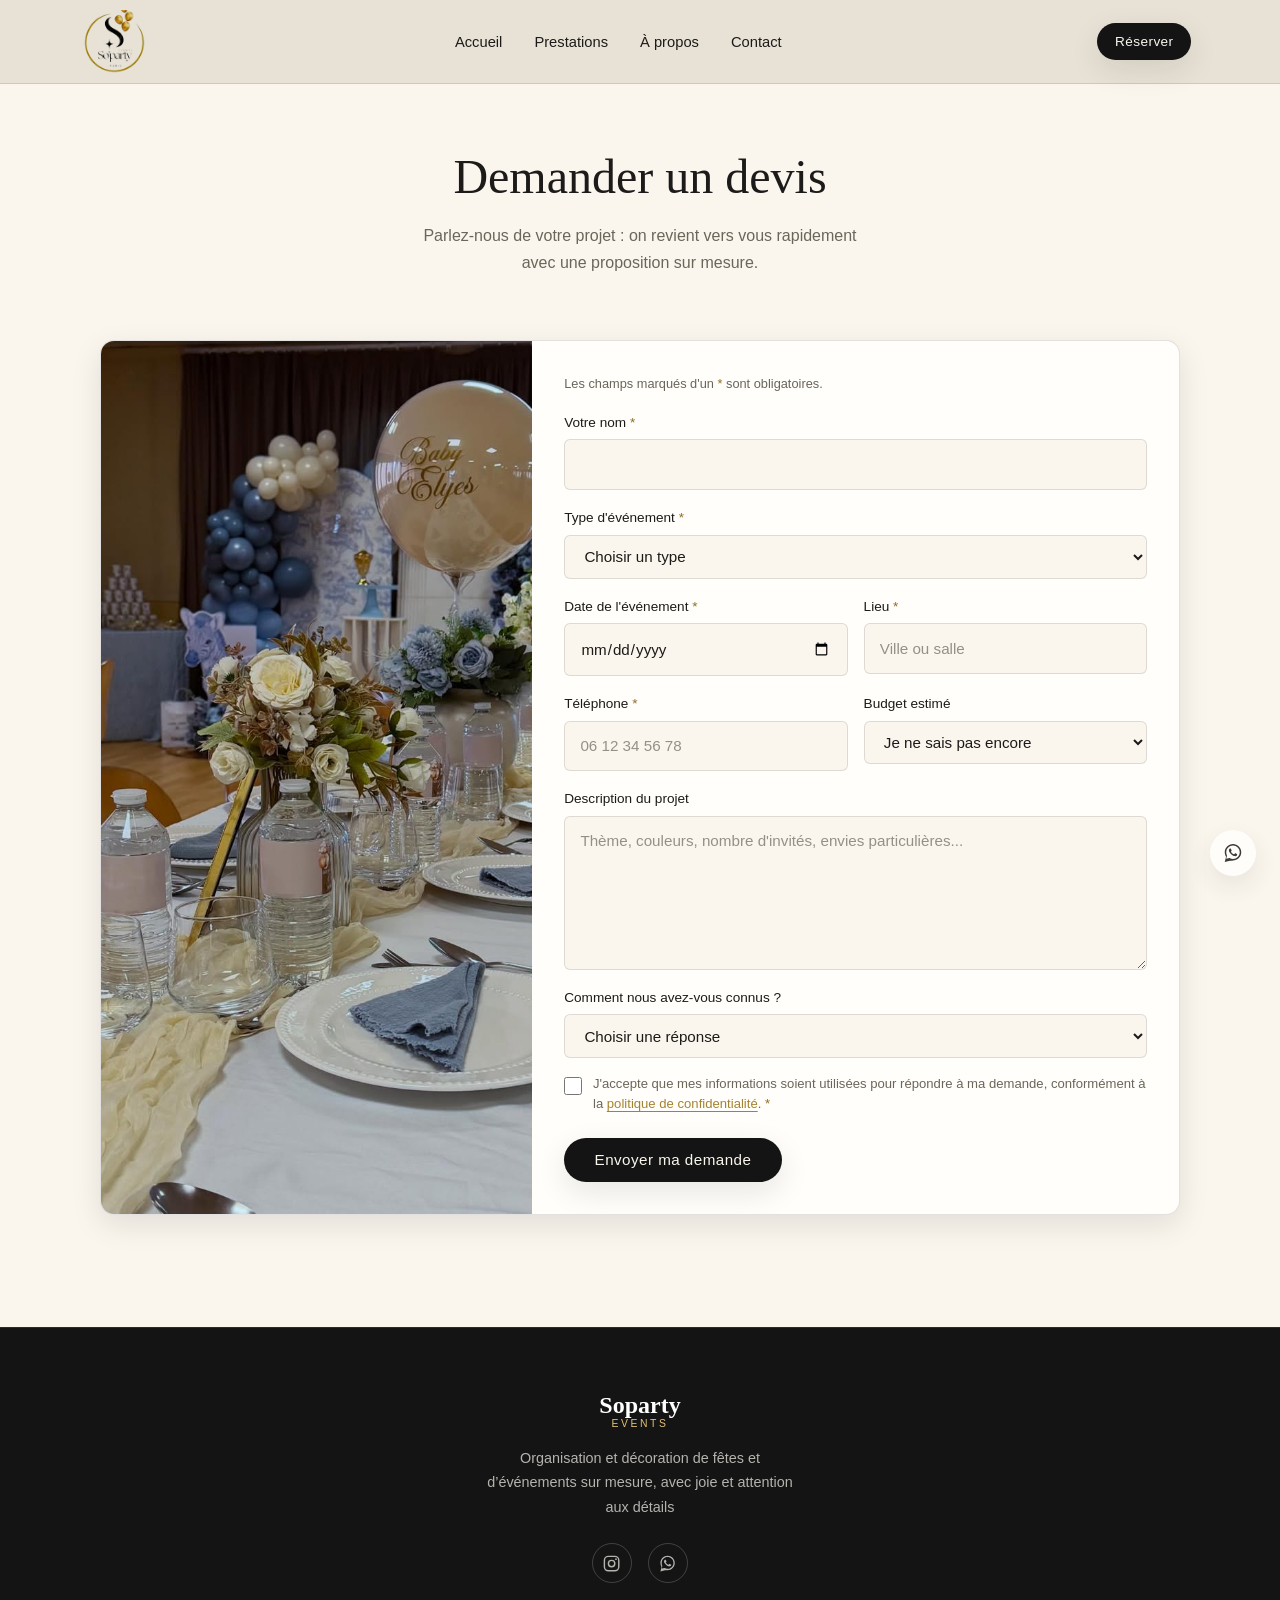
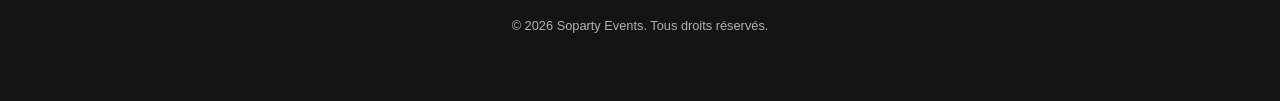
==== commit e85b01ce: "v1.1" ====
--- a/devis.html
+++ b/devis.html
@@ -3,21 +3,21 @@
   <head>
     <meta charset="UTF-8" />
     <meta name="viewport" content="width=device-width, initial-scale=1.0" />
-    <title>Demander un devis — MV Événement | Décoration événementielle à Gignac-la-Nerthe</title>
+    <title>Demander un devis — Soparty Events | Organisation et décoration d'événements</title>
     <meta
       name="description"
-      content="Demandez votre devis gratuit à MV Événement : décoration et organisation d'événements sur mesure. Décrivez votre projet, Vanessa vous répond rapidement."
+      content="Demandez votre devis gratuit à Soparty Events : organisation et décoration de fêtes et d'événements sur mesure. Décrivez votre projet, nous vous répondons rapidement."
     />
-    <meta name="theme-color" content="#2a1a20" />
+    <meta name="theme-color" content="#141414" />
 
     <!-- Open Graph (ajoute og:image et og:url une fois le nom de domaine connu) -->
     <meta property="og:type" content="website" />
     <meta property="og:locale" content="fr_FR" />
-    <meta property="og:site_name" content="MV Événement" />
-    <meta property="og:title" content="Demander un devis — MV Événement" />
+    <meta property="og:site_name" content="Soparty Events" />
+    <meta property="og:title" content="Demander un devis — Soparty Events" />
     <meta
       property="og:description"
-      content="Parlez-nous de votre événement : nous imaginons un décor sur mesure et vous envoyons un devis."
+      content="Parlez-nous de votre événement : nous imaginons une fête sur mesure et vous envoyons un devis."
     />
 
     <link rel="preconnect" href="https://fonts.googleapis.com" />
@@ -38,22 +38,22 @@
         <a
           href="index.html"
           class="logo"
-          aria-label="MV Événement, retour à l'accueil"
+          aria-label="Soparty Events, retour à l'accueil"
         >
-          <img src="assets/images/logo.webp" alt="MV événements" />
+          <img src="assets/images/logo.webp" alt="Soparty Events" />
         </a>
 
         <nav class="main-nav" id="main-nav" aria-label="Navigation principale">
           <ul class="main-nav__list">
             <li><a href="index.html" class="main-nav__link">Accueil</a></li>
             <li>
-              <a href="prestations.html" class="main-nav__link">Prestations</a>
+              <a href="#" class="main-nav__link">Prestations</a>
             </li>
             <li>
-              <a href="about.html" class="main-nav__link">À propos</a>
+              <a href="#" class="main-nav__link">À propos</a>
             </li>
             <li>
-              <a href="contact.html" class="main-nav__link">Contact</a>
+              <a href="#" class="main-nav__link">Contact</a>
             </li>
 
             <li class="main-nav__cta-item">
@@ -90,7 +90,7 @@
       <section class="section devis__section">
         <h1 class="section__title">Demander un devis</h1>
         <p class="devis__intro">
-          Parlez-nous de votre projet : nous revenons vers vous rapidement avec
+          Parlez-nous de votre projet : on revient vers vous rapidement avec
           une proposition sur mesure.
         </p>
 
@@ -98,7 +98,7 @@
           <img
             class="devis__image"
             src="assets/images/devis.jpg"
-            alt="Décoration événementielle réalisée par MV Événement"
+            alt="Décoration de fête réalisée par Soparty Events"
           />
 
           <!-- ⚠️ À CONFIGURER : remplace l'action par ton service d'envoi (Formspree, Netlify Forms, PHP...) -->
@@ -199,7 +199,7 @@
                 <option>Google</option>
                 <option>Bouche à oreille</option>
                 <option>WhatsApp</option>
-                <option>Un événement où vous étiez présents</option>
+                <option>Un événement où nous étions présents</option>
                 <option>Autre</option>
               </select>
             </label>
@@ -226,19 +226,20 @@
     <footer class="site-footer">
       <div class="container site-footer__inner">
         <div class="site-footer__brand">
-          <span class="logo__main">MV</span>
-          <span class="logo__sub">Événement</span>
+          <span class="logo__main">Soparty</span>
+          <span class="logo__sub">Events</span>
         </div>
         <p class="site-footer__tagline">
-          Organisation et décoration événementielle sur mesure, avec élégance et
-          attention aux détails
+          Organisation et décoration de fêtes et d’événements sur mesure, avec
+          joie et attention aux détails
         </p>
         <div class="site-footer__socials">
+          <!-- ⚠️ À VÉRIFIER : compte Instagram de Soparty Events -->
           <a
-            href="https://www.instagram.com/mv_evenement/"
+            href="https://www.instagram.com/soparty_events/"
             target="_blank"
             rel="noopener noreferrer"
-            aria-label="Instagram MV Événement"
+            aria-label="Instagram Soparty Events"
           >
             <svg viewBox="0 0 24 24" aria-hidden="true">
               <rect x="3" y="3" width="18" height="18" rx="5" fill="none" stroke="currentColor" stroke-width="1.8" />
@@ -246,12 +247,12 @@
               <circle cx="17.5" cy="6.5" r="1.1" />
             </svg>
           </a>
-          <!-- ⚠️ À VÉRIFIER : numéro WhatsApp à confirmer avec le client -->
+          <!-- ⚠️ À REMPLACER : numéro WhatsApp de Soparty Events -->
           <a
-            href="https://wa.me/33652282930"
+            href="https://wa.me/33XXXXXXXXX"
             target="_blank"
             rel="noopener noreferrer"
-            aria-label="WhatsApp MV Événement"
+            aria-label="WhatsApp Soparty Events"
           >
             <svg viewBox="0 0 32 32" aria-hidden="true">
               <path
@@ -261,7 +262,7 @@
           </a>
         </div>
         <p class="site-footer__copy">
-          © <span id="current-year">2026</span> MV Événement. Tous droits
+          © <span id="current-year">2026</span> Soparty Events. Tous droits
           réservés.
         </p>
       </div>
@@ -269,11 +270,11 @@
 
     <!-- ============ BOUTON WHATSAPP FLOTTANT ============ -->
     <a
-      href="https://wa.me/33652282930"
+      href="https://wa.me/33XXXXXXXXX"
       target="_blank"
       rel="noopener noreferrer"
       class="whatsapp-float"
-      aria-label="Contacter MV Événement sur WhatsApp"
+      aria-label="Contacter Soparty Events sur WhatsApp"
     >
       <svg viewBox="0 0 32 32" aria-hidden="true">
         <path
--- a/style.css
+++ b/style.css
@@ -22,8 +22,8 @@
   --color-border: rgba(20, 20, 20, 0.12);
 
   /* Typographie */
-  --font-display: "Fraunces", Georgia, serif;
-  --font-body: "DM Sans", "Segoe UI", sans-serif;
+  --font-display: serif;
+  --font-body: "Poppins", "Segoe UI", sans-serif;
 
   --fs-h1: clamp(2.4rem, 5vw + 1rem, 4.6rem);
   --fs-h2: clamp(1.9rem, 3vw + 1rem, 3rem);
